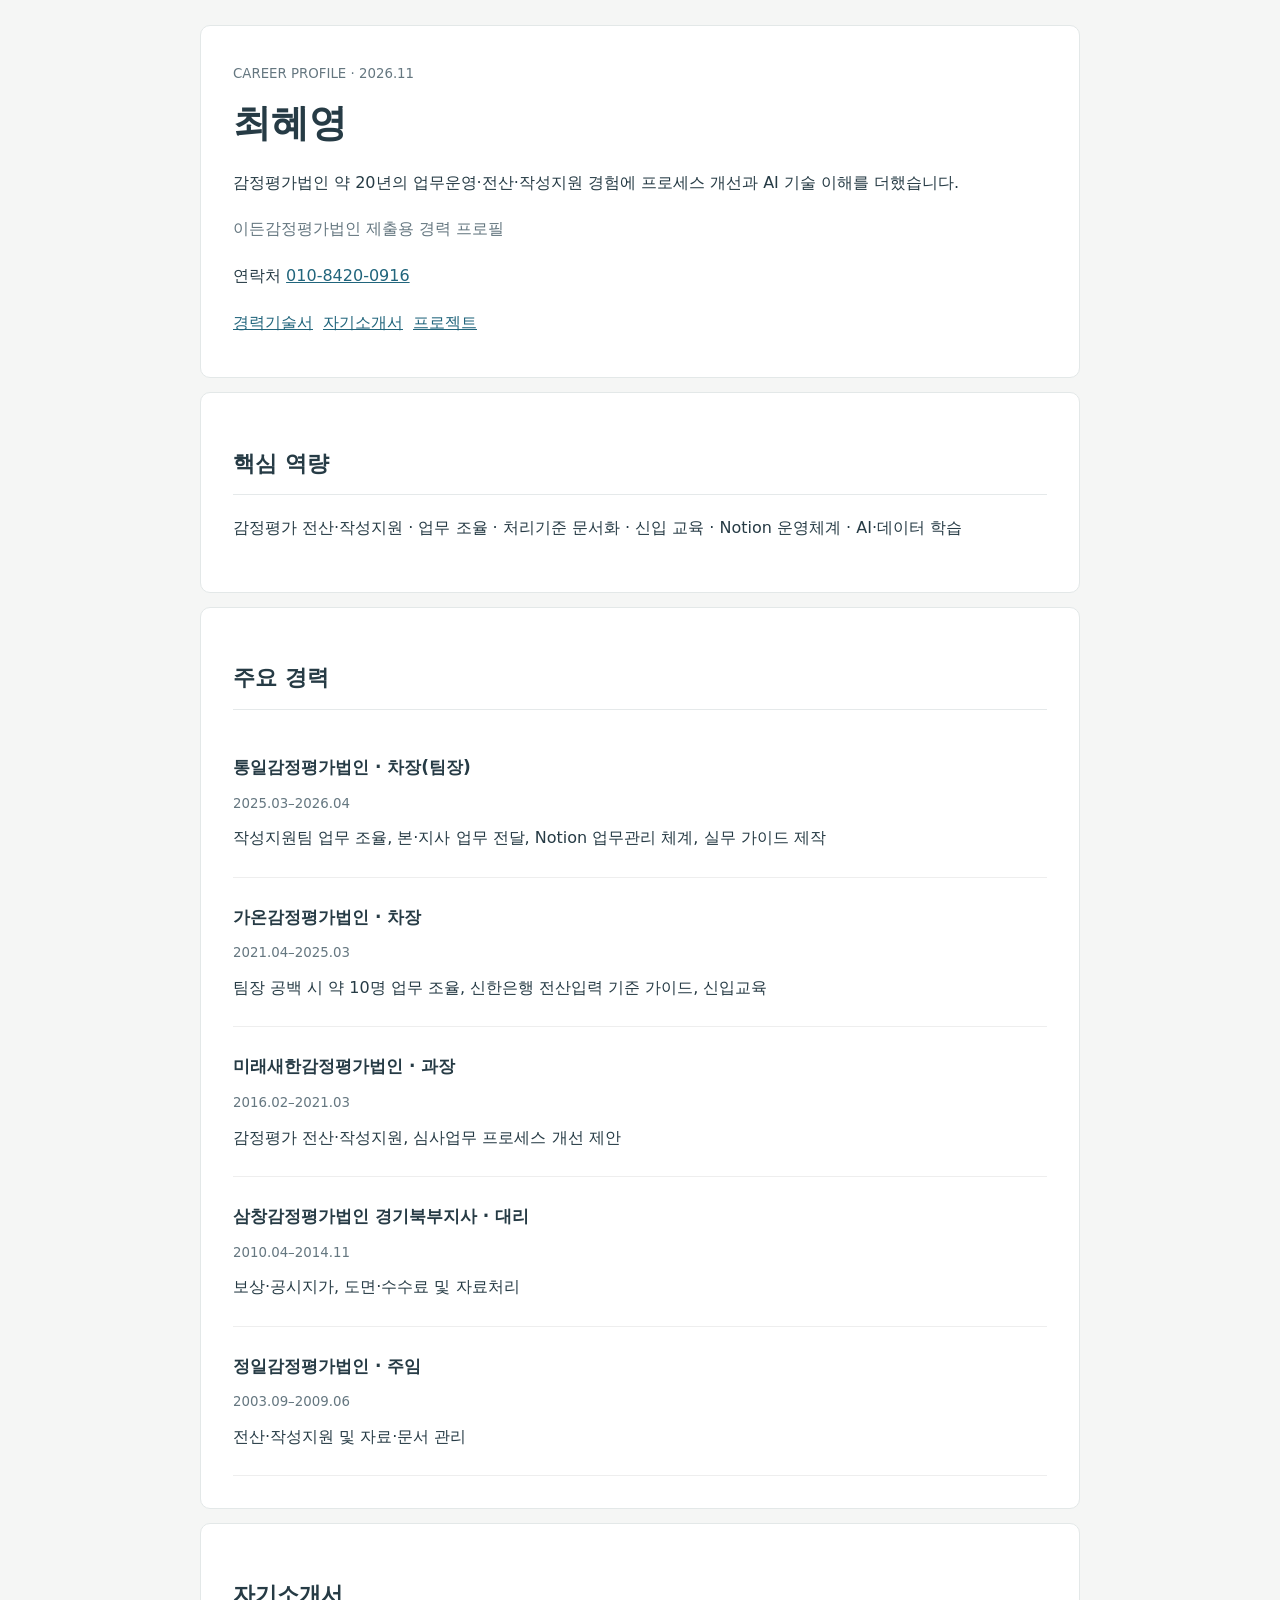
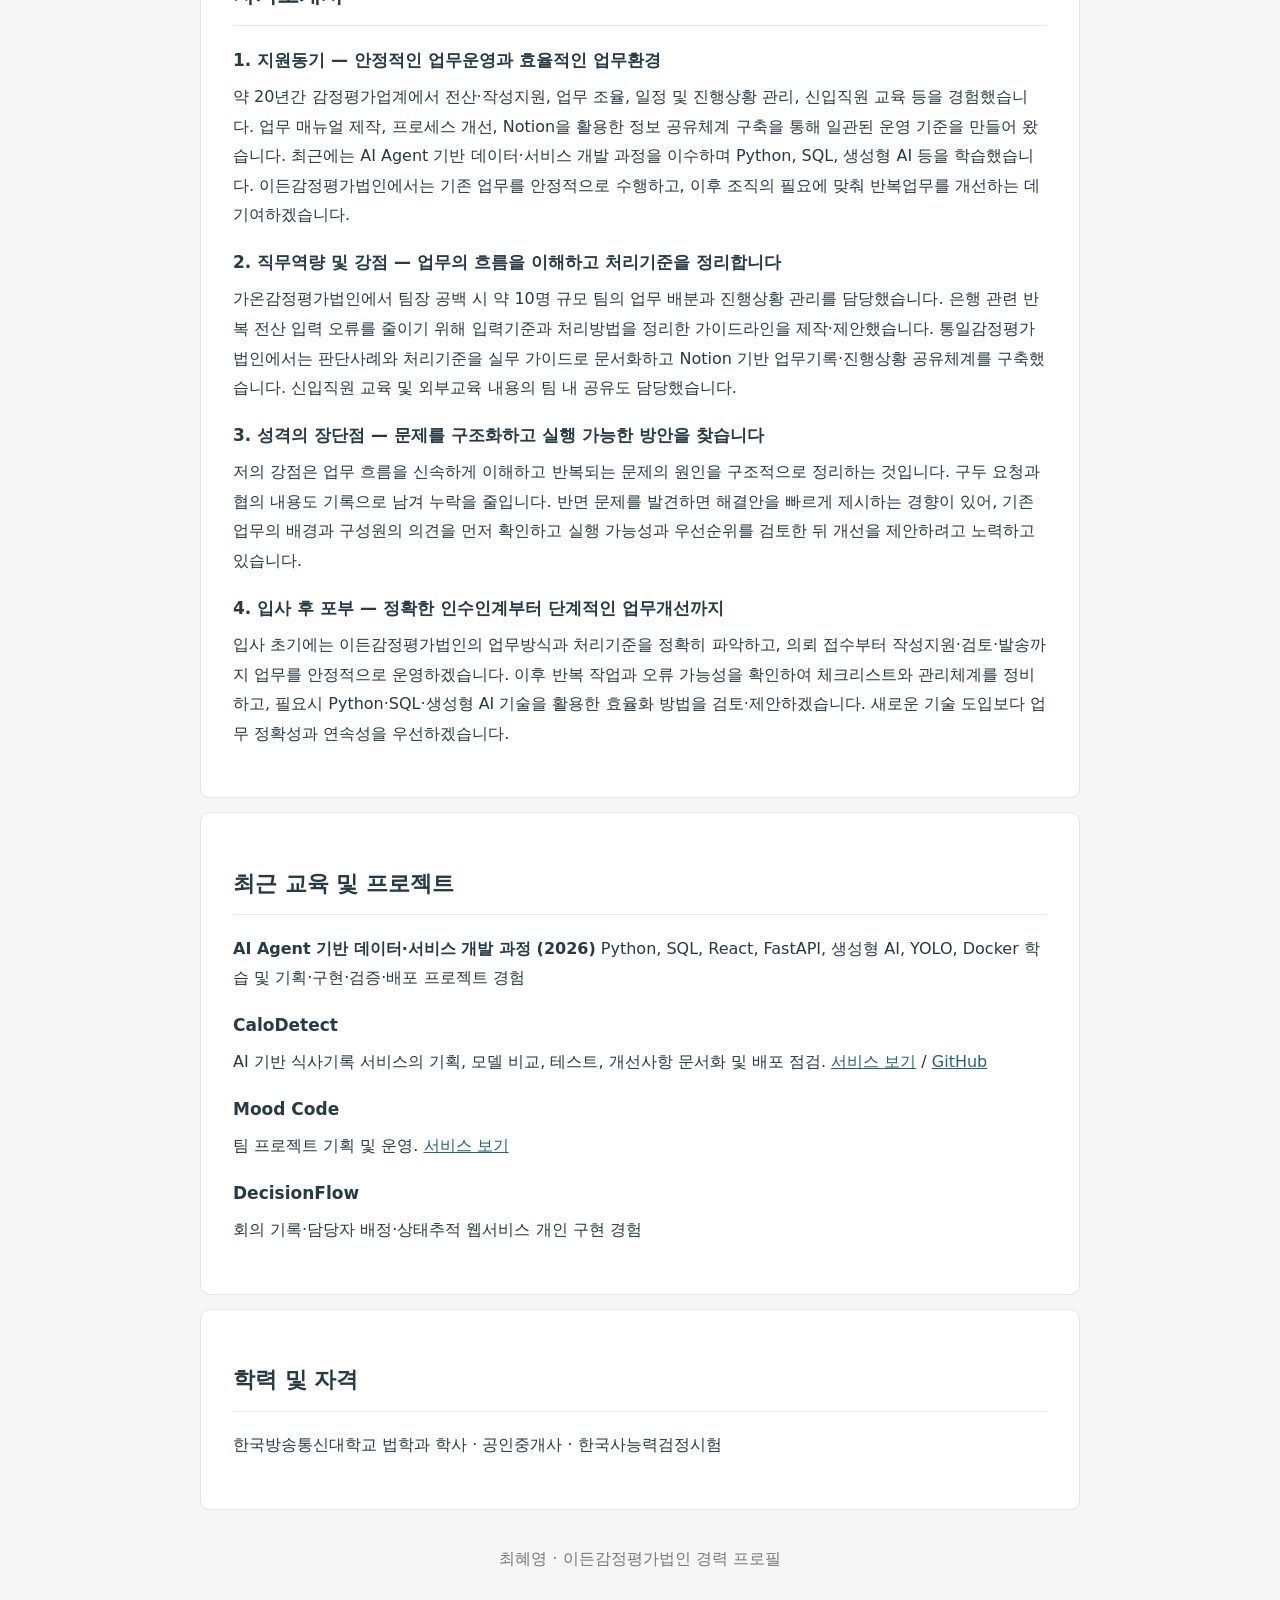
==== career-2026/index.html @ 43c5d4af "Publish appraisal operations career profile for Eden 2026" ====
<!doctype html><html lang="ko"><meta charset="utf-8"><meta name="viewport" content="width=device-width,initial-scale=1"><meta name="robots" content="noindex,nofollow"><title>최혜영 | 이든감정평가법인 경력 프로필</title><style>body{font-family:system-ui,'Malgun Gothic',sans-serif;color:#263b45;background:#f5f6f5;line-height:1.85;margin:0}main{max-width:880px;margin:25px auto;padding:0 15px}header,section{background:#fff;border:1px solid #e3e8e8;border-radius:10px;padding:32px;margin-bottom:14px}h1{font-size:38px;margin:0 0 10px}h2{font-size:22px;border-bottom:1px solid #e5e9ea;padding-bottom:10px}h3{font-size:17px;margin-bottom:4px}p{margin:6px 0 17px}small,.sub{color:#657780}a{color:#21657c}nav a{display:inline-block;margin:0 10px 8px 0}.job{border-bottom:1px solid #eee;padding:7px 0}footer{text-align:center;color:#777;padding:20px}@media(max-width:600px){header,section{padding:22px}h1{font-size:30px}}</style><main><header><small>CAREER PROFILE · 2026.11</small><h1>최혜영</h1><p>감정평가법인 약 20년의 업무운영·전산·작성지원 경험에 프로세스 개선과 AI 기술 이해를 더했습니다.</p><p class="sub">이든감정평가법인 제출용 경력 프로필</p><p>연락처 <a href="tel:01084200916">010-8420-0916</a></p><nav><a href="#career">경력기술서</a><a href="#intro">자기소개서</a><a href="#project">프로젝트</a></nav></header><section><h2>핵심 역량</h2><p>감정평가 전산·작성지원 · 업무 조율 · 처리기준 문서화 · 신입 교육 · Notion 운영체계 · AI·데이터 학습</p></section><section id="career"><h2>주요 경력</h2><div class="job"><h3>통일감정평가법인 · 차장(팀장)</h3><small>2025.03–2026.04</small><p>작성지원팀 업무 조율, 본·지사 업무 전달, Notion 업무관리 체계, 실무 가이드 제작</p></div><div class="job"><h3>가온감정평가법인 · 차장</h3><small>2021.04–2025.03</small><p>팀장 공백 시 약 10명 업무 조율, 신한은행 전산입력 기준 가이드, 신입교육</p></div><div class="job"><h3>미래새한감정평가법인 · 과장</h3><small>2016.02–2021.03</small><p>감정평가 전산·작성지원, 심사업무 프로세스 개선 제안</p></div><div class="job"><h3>삼창감정평가법인 경기북부지사 · 대리</h3><small>2010.04–2014.11</small><p>보상·공시지가, 도면·수수료 및 자료처리</p></div><div class="job"><h3>정일감정평가법인 · 주임</h3><small>2003.09–2009.06</small><p>전산·작성지원 및 자료·문서 관리</p></div></section><section id="intro"><h2>자기소개서</h2><h3>1. 지원동기 — 안정적인 업무운영과 효율적인 업무환경</h3><p>약 20년간 감정평가업계에서 전산·작성지원, 업무 조율, 일정 및 진행상황 관리, 신입직원 교육 등을 경험했습니다. 업무 매뉴얼 제작, 프로세스 개선, Notion을 활용한 정보 공유체계 구축을 통해 일관된 운영 기준을 만들어 왔습니다. 최근에는 AI Agent 기반 데이터·서비스 개발 과정을 이수하며 Python, SQL, 생성형 AI 등을 학습했습니다. 이든감정평가법인에서는 기존 업무를 안정적으로 수행하고, 이후 조직의 필요에 맞춰 반복업무를 개선하는 데 기여하겠습니다.</p><h3>2. 직무역량 및 강점 — 업무의 흐름을 이해하고 처리기준을 정리합니다</h3><p>가온감정평가법인에서 팀장 공백 시 약 10명 규모 팀의 업무 배분과 진행상황 관리를 담당했습니다. 은행 관련 반복 전산 입력 오류를 줄이기 위해 입력기준과 처리방법을 정리한 가이드라인을 제작·제안했습니다. 통일감정평가법인에서는 판단사례와 처리기준을 실무 가이드로 문서화하고 Notion 기반 업무기록·진행상황 공유체계를 구축했습니다. 신입직원 교육 및 외부교육 내용의 팀 내 공유도 담당했습니다.</p><h3>3. 성격의 장단점 — 문제를 구조화하고 실행 가능한 방안을 찾습니다</h3><p>저의 강점은 업무 흐름을 신속하게 이해하고 반복되는 문제의 원인을 구조적으로 정리하는 것입니다. 구두 요청과 협의 내용도 기록으로 남겨 누락을 줄입니다. 반면 문제를 발견하면 해결안을 빠르게 제시하는 경향이 있어, 기존 업무의 배경과 구성원의 의견을 먼저 확인하고 실행 가능성과 우선순위를 검토한 뒤 개선을 제안하려고 노력하고 있습니다.</p><h3>4. 입사 후 포부 — 정확한 인수인계부터 단계적인 업무개선까지</h3><p>입사 초기에는 이든감정평가법인의 업무방식과 처리기준을 정확히 파악하고, 의뢰 접수부터 작성지원·검토·발송까지 업무를 안정적으로 운영하겠습니다. 이후 반복 작업과 오류 가능성을 확인하여 체크리스트와 관리체계를 정비하고, 필요시 Python·SQL·생성형 AI 기술을 활용한 효율화 방법을 검토·제안하겠습니다. 새로운 기술 도입보다 업무 정확성과 연속성을 우선하겠습니다.</p></section><section id="project"><h2>최근 교육 및 프로젝트</h2><p><b>AI Agent 기반 데이터·서비스 개발 과정 (2026)</b> Python, SQL, React, FastAPI, 생성형 AI, YOLO, Docker 학습 및 기획·구현·검증·배포 프로젝트 경험</p><h3>CaloDetect</h3><p>AI 기반 식사기록 서비스의 기획, 모델 비교, 테스트, 개선사항 문서화 및 배포 점검. <a href="https://calo-detect.vercel.app/">서비스 보기</a> / <a href="https://github.com/wndnsud-ui/CaloDetect">GitHub</a></p><h3>Mood Code</h3><p>팀 프로젝트 기획 및 운영. <a href="https://mood-code-latest.onrender.com/">서비스 보기</a></p><h3>DecisionFlow</h3><p>회의 기록·담당자 배정·상태추적 웹서비스 개인 구현 경험</p></section><section><h2>학력 및 자격</h2><p>한국방송통신대학교 법학과 학사 · 공인중개사 · 한국사능력검정시험</p></section><footer>최혜영 · 이든감정평가법인 경력 프로필</footer></main></html>
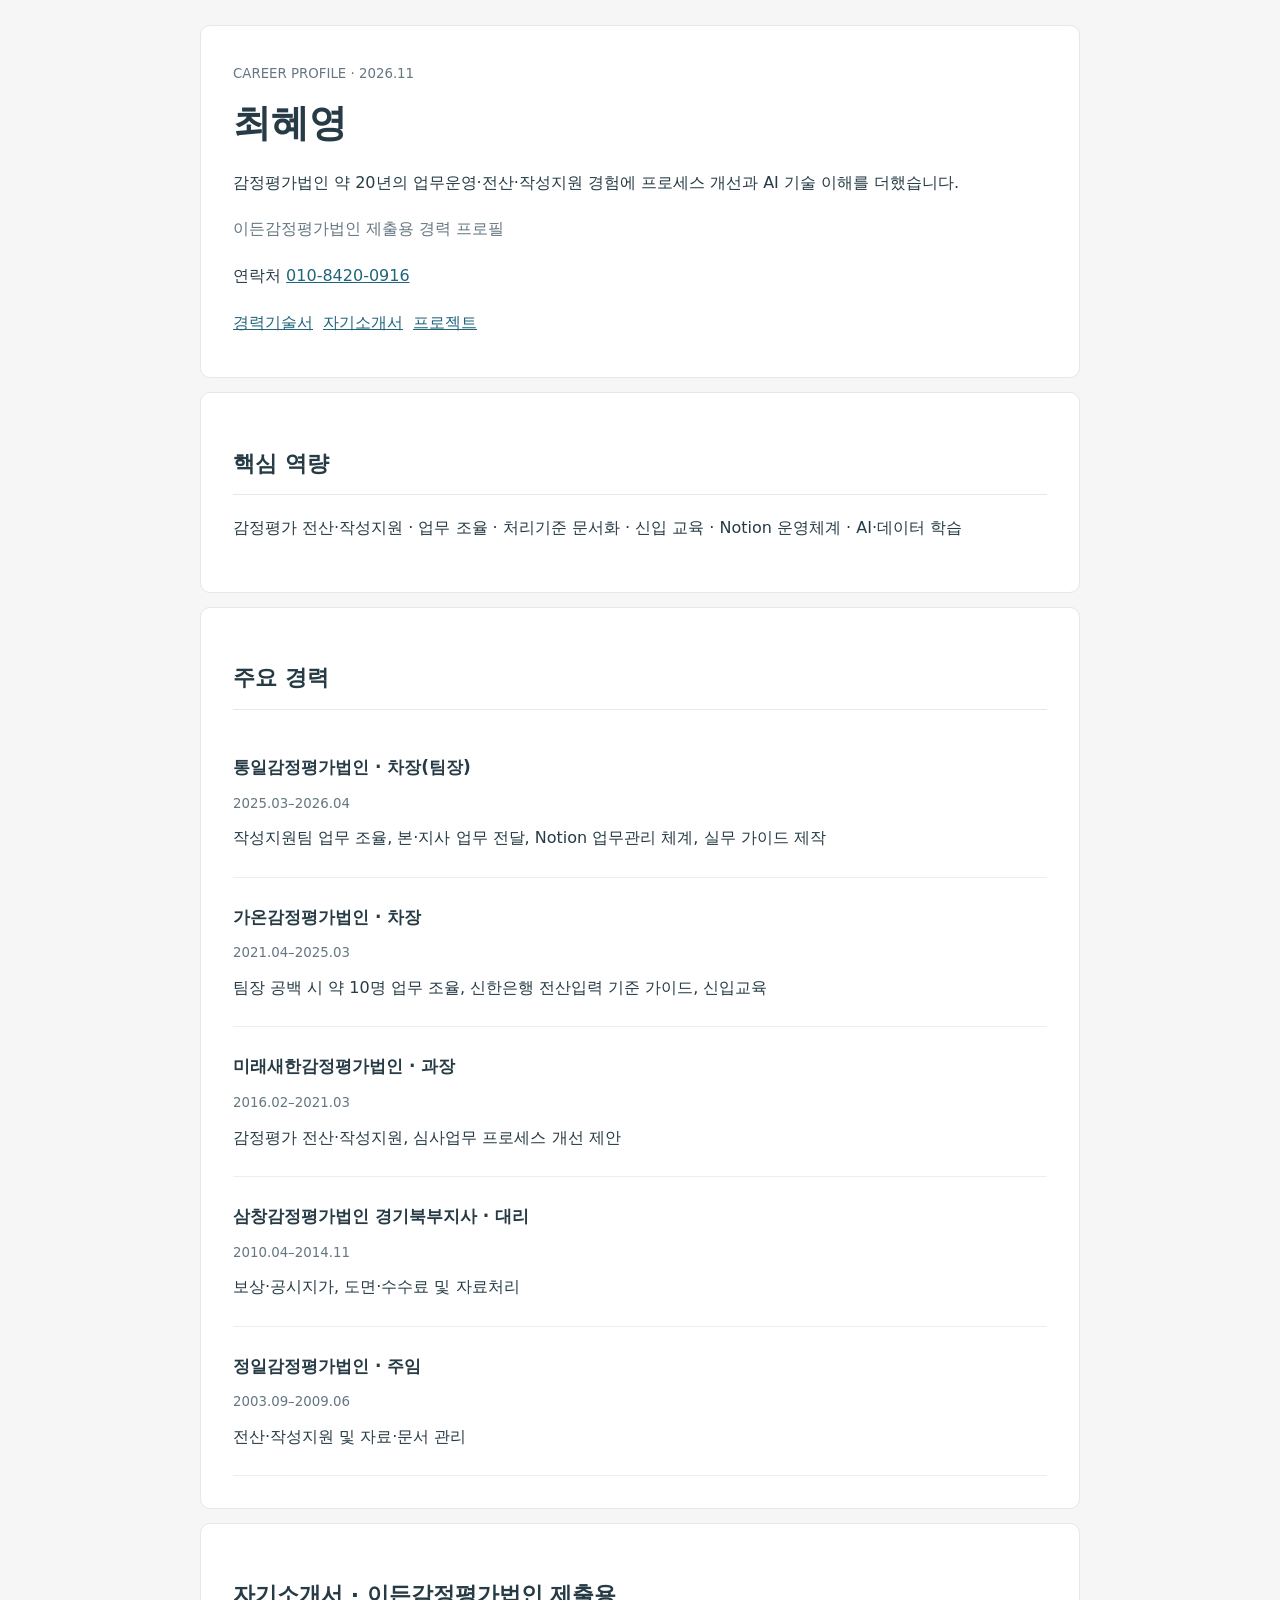
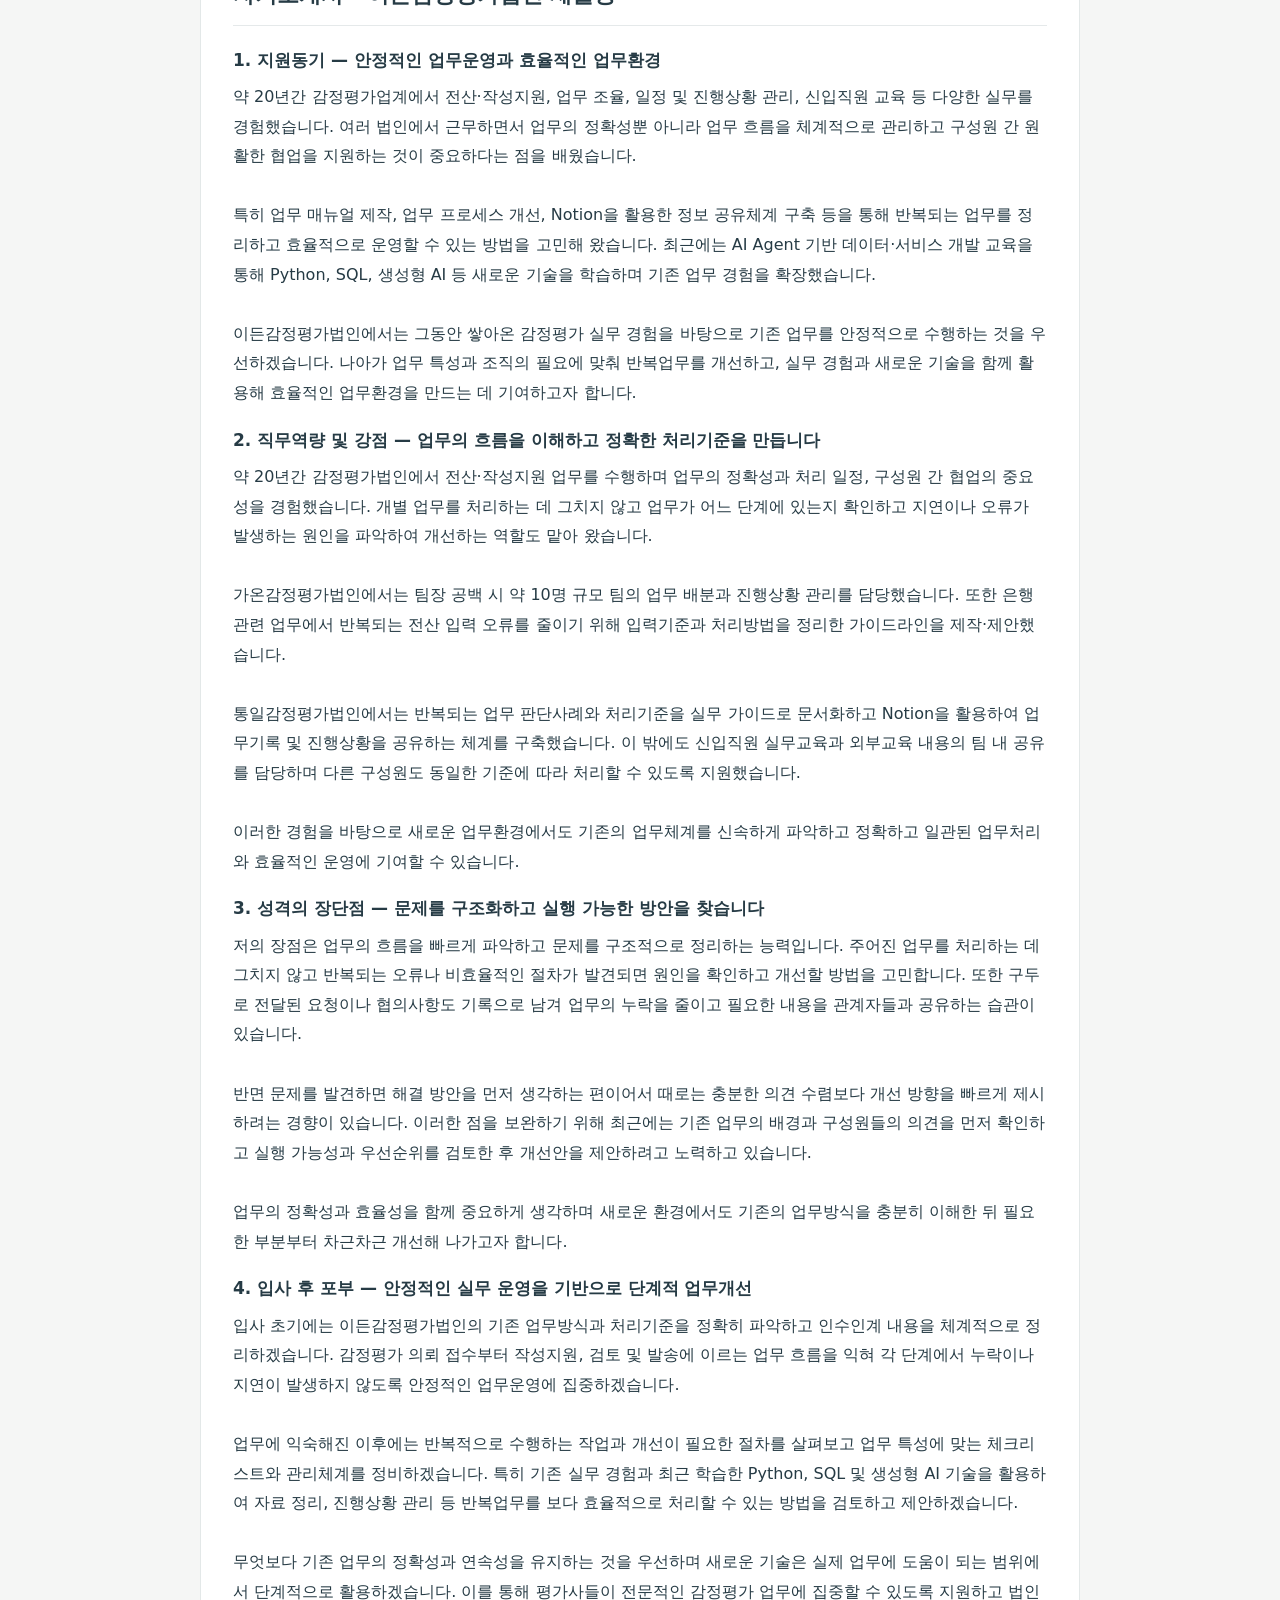
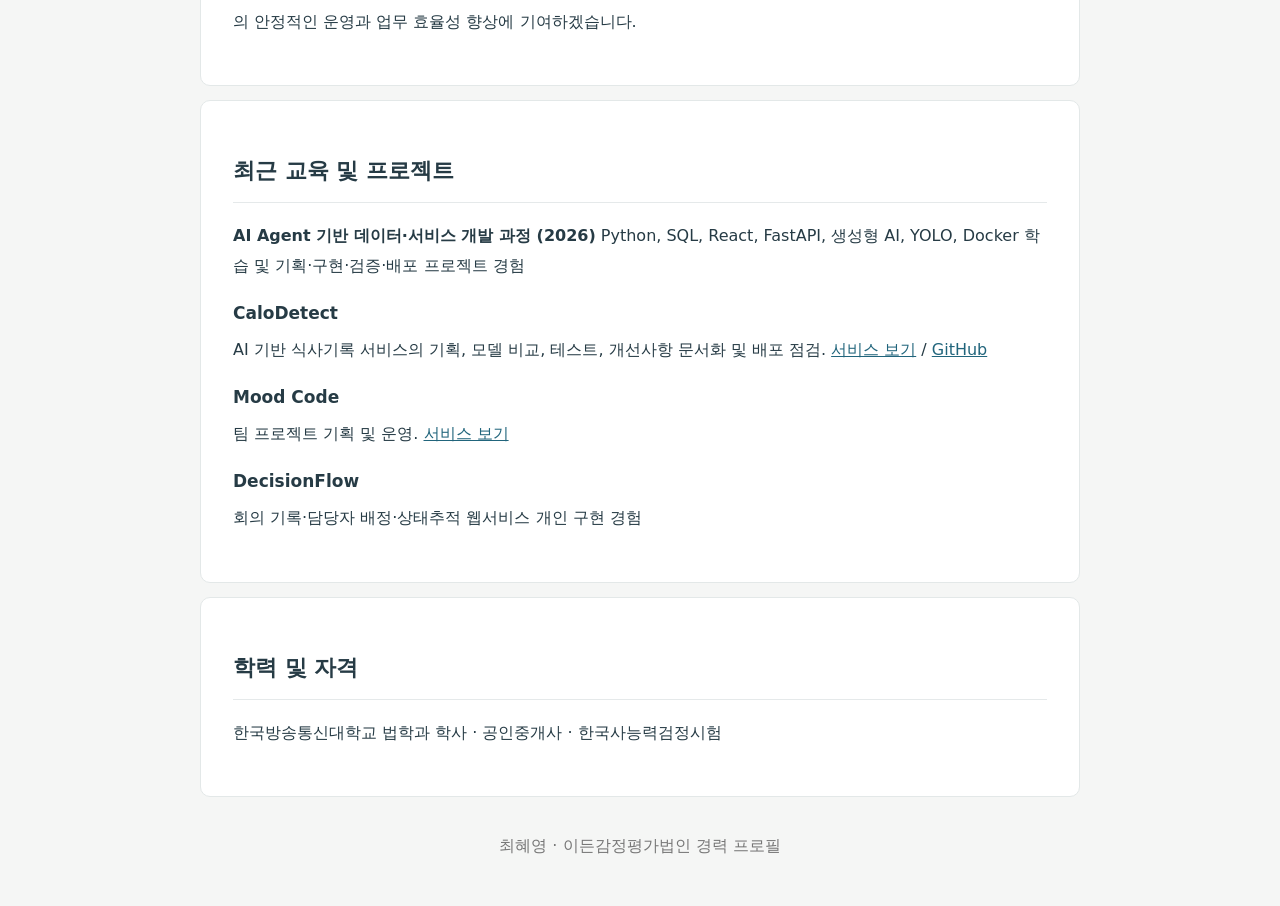
==== commit 0ac0856c: "Expand Eden career profile with complete revised self-introduction" ====
--- a/career-2026/index.html
+++ b/career-2026/index.html
@@ -1 +1 @@
-<!doctype html><html lang="ko"><meta charset="utf-8"><meta name="viewport" content="width=device-width,initial-scale=1"><meta name="robots" content="noindex,nofollow"><title>최혜영 | 이든감정평가법인 경력 프로필</title><style>body{font-family:system-ui,'Malgun Gothic',sans-serif;color:#263b45;background:#f5f6f5;line-height:1.85;margin:0}main{max-width:880px;margin:25px auto;padding:0 15px}header,section{background:#fff;border:1px solid #e3e8e8;border-radius:10px;padding:32px;margin-bottom:14px}h1{font-size:38px;margin:0 0 10px}h2{font-size:22px;border-bottom:1px solid #e5e9ea;padding-bottom:10px}h3{font-size:17px;margin-bottom:4px}p{margin:6px 0 17px}small,.sub{color:#657780}a{color:#21657c}nav a{display:inline-block;margin:0 10px 8px 0}.job{border-bottom:1px solid #eee;padding:7px 0}footer{text-align:center;color:#777;padding:20px}@media(max-width:600px){header,section{padding:22px}h1{font-size:30px}}</style><main><header><small>CAREER PROFILE · 2026.11</small><h1>최혜영</h1><p>감정평가법인 약 20년의 업무운영·전산·작성지원 경험에 프로세스 개선과 AI 기술 이해를 더했습니다.</p><p class="sub">이든감정평가법인 제출용 경력 프로필</p><p>연락처 <a href="tel:01084200916">010-8420-0916</a></p><nav><a href="#career">경력기술서</a><a href="#intro">자기소개서</a><a href="#project">프로젝트</a></nav></header><section><h2>핵심 역량</h2><p>감정평가 전산·작성지원 · 업무 조율 · 처리기준 문서화 · 신입 교육 · Notion 운영체계 · AI·데이터 학습</p></section><section id="career"><h2>주요 경력</h2><div class="job"><h3>통일감정평가법인 · 차장(팀장)</h3><small>2025.03–2026.04</small><p>작성지원팀 업무 조율, 본·지사 업무 전달, Notion 업무관리 체계, 실무 가이드 제작</p></div><div class="job"><h3>가온감정평가법인 · 차장</h3><small>2021.04–2025.03</small><p>팀장 공백 시 약 10명 업무 조율, 신한은행 전산입력 기준 가이드, 신입교육</p></div><div class="job"><h3>미래새한감정평가법인 · 과장</h3><small>2016.02–2021.03</small><p>감정평가 전산·작성지원, 심사업무 프로세스 개선 제안</p></div><div class="job"><h3>삼창감정평가법인 경기북부지사 · 대리</h3><small>2010.04–2014.11</small><p>보상·공시지가, 도면·수수료 및 자료처리</p></div><div class="job"><h3>정일감정평가법인 · 주임</h3><small>2003.09–2009.06</small><p>전산·작성지원 및 자료·문서 관리</p></div></section><section id="intro"><h2>자기소개서</h2><h3>1. 지원동기 — 안정적인 업무운영과 효율적인 업무환경</h3><p>약 20년간 감정평가업계에서 전산·작성지원, 업무 조율, 일정 및 진행상황 관리, 신입직원 교육 등을 경험했습니다. 업무 매뉴얼 제작, 프로세스 개선, Notion을 활용한 정보 공유체계 구축을 통해 일관된 운영 기준을 만들어 왔습니다. 최근에는 AI Agent 기반 데이터·서비스 개발 과정을 이수하며 Python, SQL, 생성형 AI 등을 학습했습니다. 이든감정평가법인에서는 기존 업무를 안정적으로 수행하고, 이후 조직의 필요에 맞춰 반복업무를 개선하는 데 기여하겠습니다.</p><h3>2. 직무역량 및 강점 — 업무의 흐름을 이해하고 처리기준을 정리합니다</h3><p>가온감정평가법인에서 팀장 공백 시 약 10명 규모 팀의 업무 배분과 진행상황 관리를 담당했습니다. 은행 관련 반복 전산 입력 오류를 줄이기 위해 입력기준과 처리방법을 정리한 가이드라인을 제작·제안했습니다. 통일감정평가법인에서는 판단사례와 처리기준을 실무 가이드로 문서화하고 Notion 기반 업무기록·진행상황 공유체계를 구축했습니다. 신입직원 교육 및 외부교육 내용의 팀 내 공유도 담당했습니다.</p><h3>3. 성격의 장단점 — 문제를 구조화하고 실행 가능한 방안을 찾습니다</h3><p>저의 강점은 업무 흐름을 신속하게 이해하고 반복되는 문제의 원인을 구조적으로 정리하는 것입니다. 구두 요청과 협의 내용도 기록으로 남겨 누락을 줄입니다. 반면 문제를 발견하면 해결안을 빠르게 제시하는 경향이 있어, 기존 업무의 배경과 구성원의 의견을 먼저 확인하고 실행 가능성과 우선순위를 검토한 뒤 개선을 제안하려고 노력하고 있습니다.</p><h3>4. 입사 후 포부 — 정확한 인수인계부터 단계적인 업무개선까지</h3><p>입사 초기에는 이든감정평가법인의 업무방식과 처리기준을 정확히 파악하고, 의뢰 접수부터 작성지원·검토·발송까지 업무를 안정적으로 운영하겠습니다. 이후 반복 작업과 오류 가능성을 확인하여 체크리스트와 관리체계를 정비하고, 필요시 Python·SQL·생성형 AI 기술을 활용한 효율화 방법을 검토·제안하겠습니다. 새로운 기술 도입보다 업무 정확성과 연속성을 우선하겠습니다.</p></section><section id="project"><h2>최근 교육 및 프로젝트</h2><p><b>AI Agent 기반 데이터·서비스 개발 과정 (2026)</b> Python, SQL, React, FastAPI, 생성형 AI, YOLO, Docker 학습 및 기획·구현·검증·배포 프로젝트 경험</p><h3>CaloDetect</h3><p>AI 기반 식사기록 서비스의 기획, 모델 비교, 테스트, 개선사항 문서화 및 배포 점검. <a href="https://calo-detect.vercel.app/">서비스 보기</a> / <a href="https://github.com/wndnsud-ui/CaloDetect">GitHub</a></p><h3>Mood Code</h3><p>팀 프로젝트 기획 및 운영. <a href="https://mood-code-latest.onrender.com/">서비스 보기</a></p><h3>DecisionFlow</h3><p>회의 기록·담당자 배정·상태추적 웹서비스 개인 구현 경험</p></section><section><h2>학력 및 자격</h2><p>한국방송통신대학교 법학과 학사 · 공인중개사 · 한국사능력검정시험</p></section><footer>최혜영 · 이든감정평가법인 경력 프로필</footer></main></html>+<!doctype html><html lang="ko"><meta charset="utf-8"><meta name="viewport" content="width=device-width,initial-scale=1"><meta name="robots" content="noindex,nofollow"><title>최혜영 | 이든감정평가법인 경력 프로필</title><style>body{font-family:system-ui,'Malgun Gothic',sans-serif;color:#263b45;background:#f5f6f5;line-height:1.85;margin:0}main{max-width:880px;margin:25px auto;padding:0 15px}header,section{background:#fff;border:1px solid #e3e8e8;border-radius:10px;padding:32px;margin-bottom:14px}h1{font-size:38px;margin:0 0 10px}h2{font-size:22px;border-bottom:1px solid #e5e9ea;padding-bottom:10px}h3{font-size:17px;margin-bottom:4px}p{margin:6px 0 17px}small,.sub{color:#657780}a{color:#21657c}nav a{display:inline-block;margin:0 10px 8px 0}.job{border-bottom:1px solid #eee;padding:7px 0}footer{text-align:center;color:#777;padding:20px}@media(max-width:600px){header,section{padding:22px}h1{font-size:30px}}</style><main><header><small>CAREER PROFILE · 2026.11</small><h1>최혜영</h1><p>감정평가법인 약 20년의 업무운영·전산·작성지원 경험에 프로세스 개선과 AI 기술 이해를 더했습니다.</p><p class="sub">이든감정평가법인 제출용 경력 프로필</p><p>연락처 <a href="tel:01084200916">010-8420-0916</a></p><nav><a href="#career">경력기술서</a><a href="#intro">자기소개서</a><a href="#project">프로젝트</a></nav></header><section><h2>핵심 역량</h2><p>감정평가 전산·작성지원 · 업무 조율 · 처리기준 문서화 · 신입 교육 · Notion 운영체계 · AI·데이터 학습</p></section><section id="career"><h2>주요 경력</h2><div class="job"><h3>통일감정평가법인 · 차장(팀장)</h3><small>2025.03–2026.04</small><p>작성지원팀 업무 조율, 본·지사 업무 전달, Notion 업무관리 체계, 실무 가이드 제작</p></div><div class="job"><h3>가온감정평가법인 · 차장</h3><small>2021.04–2025.03</small><p>팀장 공백 시 약 10명 업무 조율, 신한은행 전산입력 기준 가이드, 신입교육</p></div><div class="job"><h3>미래새한감정평가법인 · 과장</h3><small>2016.02–2021.03</small><p>감정평가 전산·작성지원, 심사업무 프로세스 개선 제안</p></div><div class="job"><h3>삼창감정평가법인 경기북부지사 · 대리</h3><small>2010.04–2014.11</small><p>보상·공시지가, 도면·수수료 및 자료처리</p></div><div class="job"><h3>정일감정평가법인 · 주임</h3><small>2003.09–2009.06</small><p>전산·작성지원 및 자료·문서 관리</p></div></section><section id="intro"><h2>자기소개서 · 이든감정평가법인 제출용</h2><h3>1. 지원동기 — 안정적인 업무운영과 효율적인 업무환경</h3><p>약 20년간 감정평가업계에서 전산·작성지원, 업무 조율, 일정 및 진행상황 관리, 신입직원 교육 등 다양한 실무를 경험했습니다. 여러 법인에서 근무하면서 업무의 정확성뿐 아니라 업무 흐름을 체계적으로 관리하고 구성원 간 원활한 협업을 지원하는 것이 중요하다는 점을 배웠습니다.<br><br>특히 업무 매뉴얼 제작, 업무 프로세스 개선, Notion을 활용한 정보 공유체계 구축 등을 통해 반복되는 업무를 정리하고 효율적으로 운영할 수 있는 방법을 고민해 왔습니다. 최근에는 AI Agent 기반 데이터·서비스 개발 교육을 통해 Python, SQL, 생성형 AI 등 새로운 기술을 학습하며 기존 업무 경험을 확장했습니다.<br><br>이든감정평가법인에서는 그동안 쌓아온 감정평가 실무 경험을 바탕으로 기존 업무를 안정적으로 수행하는 것을 우선하겠습니다. 나아가 업무 특성과 조직의 필요에 맞춰 반복업무를 개선하고, 실무 경험과 새로운 기술을 함께 활용해 효율적인 업무환경을 만드는 데 기여하고자 합니다.</p><h3>2. 직무역량 및 강점 — 업무의 흐름을 이해하고 정확한 처리기준을 만듭니다</h3><p>약 20년간 감정평가법인에서 전산·작성지원 업무를 수행하며 업무의 정확성과 처리 일정, 구성원 간 협업의 중요성을 경험했습니다. 개별 업무를 처리하는 데 그치지 않고 업무가 어느 단계에 있는지 확인하고 지연이나 오류가 발생하는 원인을 파악하여 개선하는 역할도 맡아 왔습니다.<br><br>가온감정평가법인에서는 팀장 공백 시 약 10명 규모 팀의 업무 배분과 진행상황 관리를 담당했습니다. 또한 은행 관련 업무에서 반복되는 전산 입력 오류를 줄이기 위해 입력기준과 처리방법을 정리한 가이드라인을 제작·제안했습니다.<br><br>통일감정평가법인에서는 반복되는 업무 판단사례와 처리기준을 실무 가이드로 문서화하고 Notion을 활용하여 업무기록 및 진행상황을 공유하는 체계를 구축했습니다. 이 밖에도 신입직원 실무교육과 외부교육 내용의 팀 내 공유를 담당하며 다른 구성원도 동일한 기준에 따라 처리할 수 있도록 지원했습니다.<br><br>이러한 경험을 바탕으로 새로운 업무환경에서도 기존의 업무체계를 신속하게 파악하고 정확하고 일관된 업무처리와 효율적인 운영에 기여할 수 있습니다.</p><h3>3. 성격의 장단점 — 문제를 구조화하고 실행 가능한 방안을 찾습니다</h3><p>저의 장점은 업무의 흐름을 빠르게 파악하고 문제를 구조적으로 정리하는 능력입니다. 주어진 업무를 처리하는 데 그치지 않고 반복되는 오류나 비효율적인 절차가 발견되면 원인을 확인하고 개선할 방법을 고민합니다. 또한 구두로 전달된 요청이나 협의사항도 기록으로 남겨 업무의 누락을 줄이고 필요한 내용을 관계자들과 공유하는 습관이 있습니다.<br><br>반면 문제를 발견하면 해결 방안을 먼저 생각하는 편이어서 때로는 충분한 의견 수렴보다 개선 방향을 빠르게 제시하려는 경향이 있습니다. 이러한 점을 보완하기 위해 최근에는 기존 업무의 배경과 구성원들의 의견을 먼저 확인하고 실행 가능성과 우선순위를 검토한 후 개선안을 제안하려고 노력하고 있습니다.<br><br>업무의 정확성과 효율성을 함께 중요하게 생각하며 새로운 환경에서도 기존의 업무방식을 충분히 이해한 뒤 필요한 부분부터 차근차근 개선해 나가고자 합니다.</p><h3>4. 입사 후 포부 — 안정적인 실무 운영을 기반으로 단계적 업무개선</h3><p>입사 초기에는 이든감정평가법인의 기존 업무방식과 처리기준을 정확히 파악하고 인수인계 내용을 체계적으로 정리하겠습니다. 감정평가 의뢰 접수부터 작성지원, 검토 및 발송에 이르는 업무 흐름을 익혀 각 단계에서 누락이나 지연이 발생하지 않도록 안정적인 업무운영에 집중하겠습니다.<br><br>업무에 익숙해진 이후에는 반복적으로 수행하는 작업과 개선이 필요한 절차를 살펴보고 업무 특성에 맞는 체크리스트와 관리체계를 정비하겠습니다. 특히 기존 실무 경험과 최근 학습한 Python, SQL 및 생성형 AI 기술을 활용하여 자료 정리, 진행상황 관리 등 반복업무를 보다 효율적으로 처리할 수 있는 방법을 검토하고 제안하겠습니다.<br><br>무엇보다 기존 업무의 정확성과 연속성을 유지하는 것을 우선하며 새로운 기술은 실제 업무에 도움이 되는 범위에서 단계적으로 활용하겠습니다. 이를 통해 평가사들이 전문적인 감정평가 업무에 집중할 수 있도록 지원하고 법인의 안정적인 운영과 업무 효율성 향상에 기여하겠습니다.</p></section><section id="project"><h2>최근 교육 및 프로젝트</h2><p><b>AI Agent 기반 데이터·서비스 개발 과정 (2026)</b> Python, SQL, React, FastAPI, 생성형 AI, YOLO, Docker 학습 및 기획·구현·검증·배포 프로젝트 경험</p><h3>CaloDetect</h3><p>AI 기반 식사기록 서비스의 기획, 모델 비교, 테스트, 개선사항 문서화 및 배포 점검. <a href="https://calo-detect.vercel.app/">서비스 보기</a> / <a href="https://github.com/wndnsud-ui/CaloDetect">GitHub</a></p><h3>Mood Code</h3><p>팀 프로젝트 기획 및 운영. <a href="https://mood-code-latest.onrender.com/">서비스 보기</a></p><h3>DecisionFlow</h3><p>회의 기록·담당자 배정·상태추적 웹서비스 개인 구현 경험</p></section><section><h2>학력 및 자격</h2><p>한국방송통신대학교 법학과 학사 · 공인중개사 · 한국사능력검정시험</p></section><footer>최혜영 · 이든감정평가법인 경력 프로필</footer></main></html>
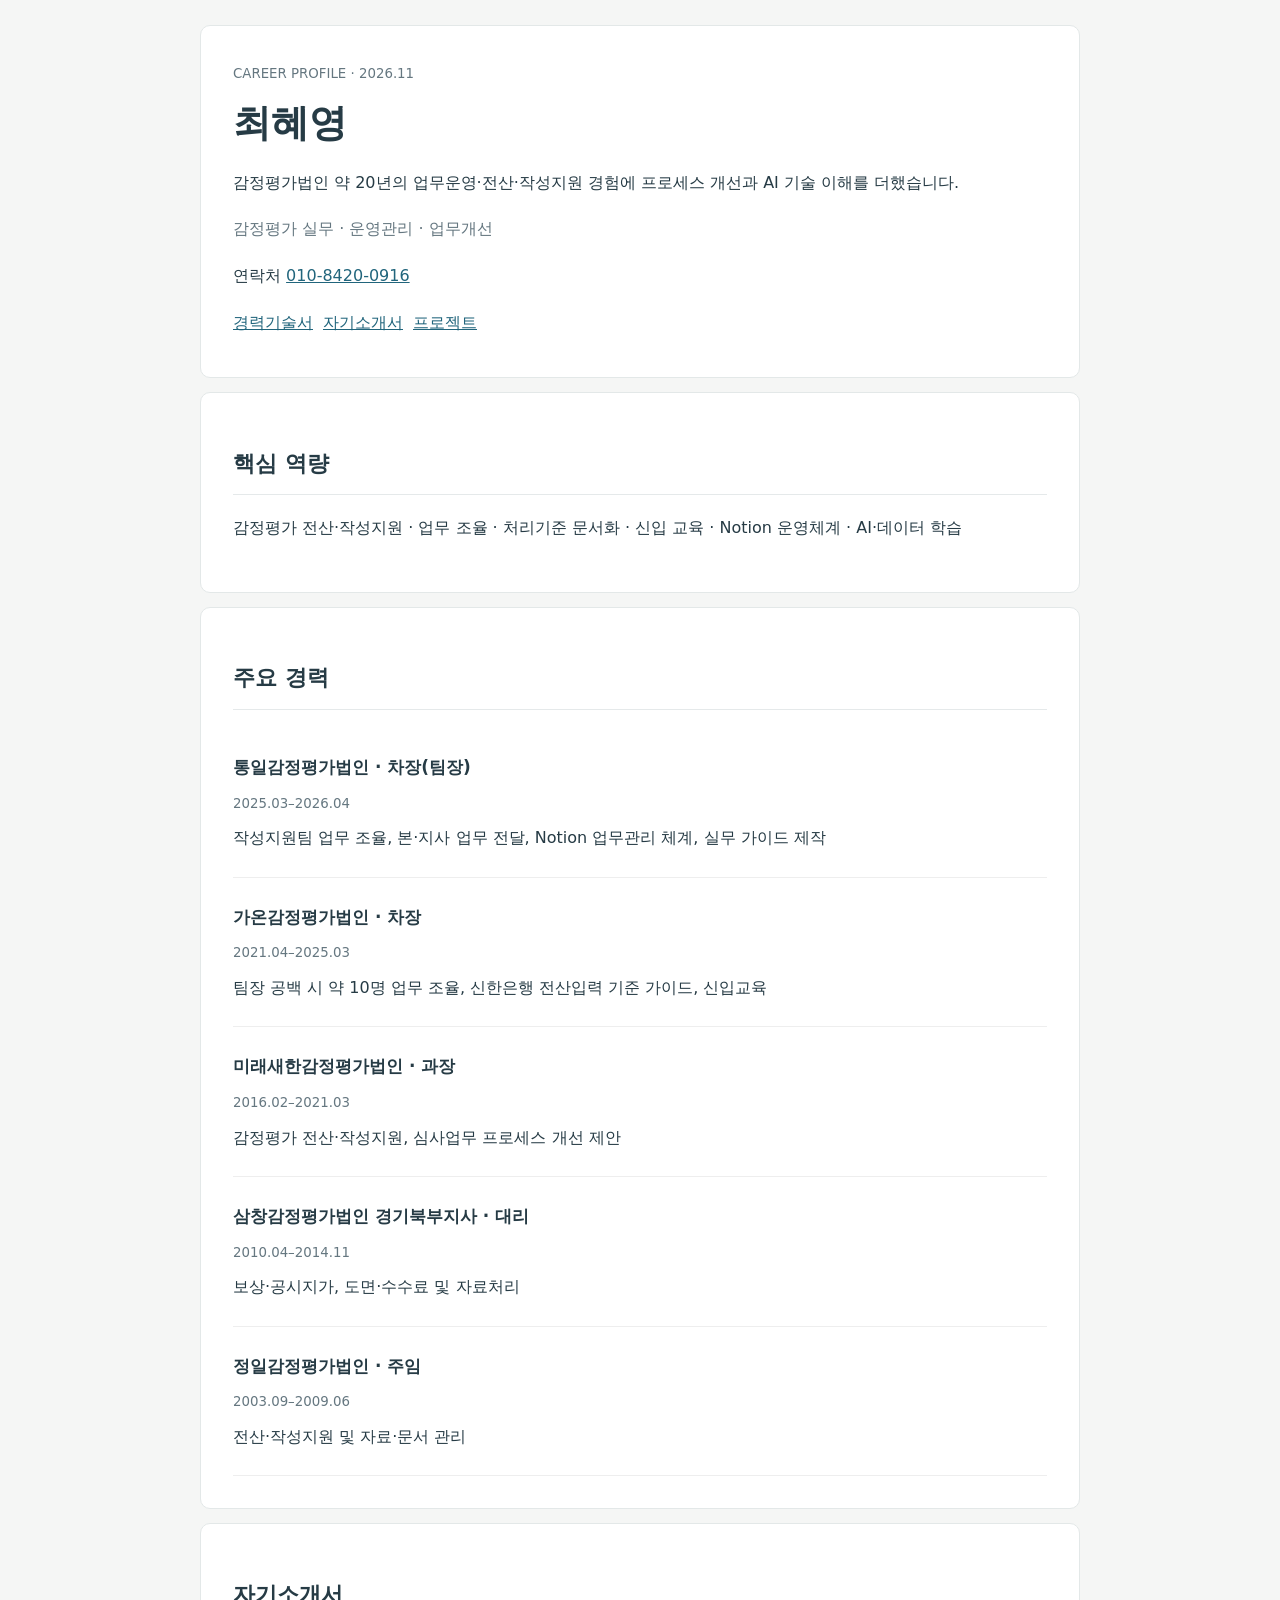
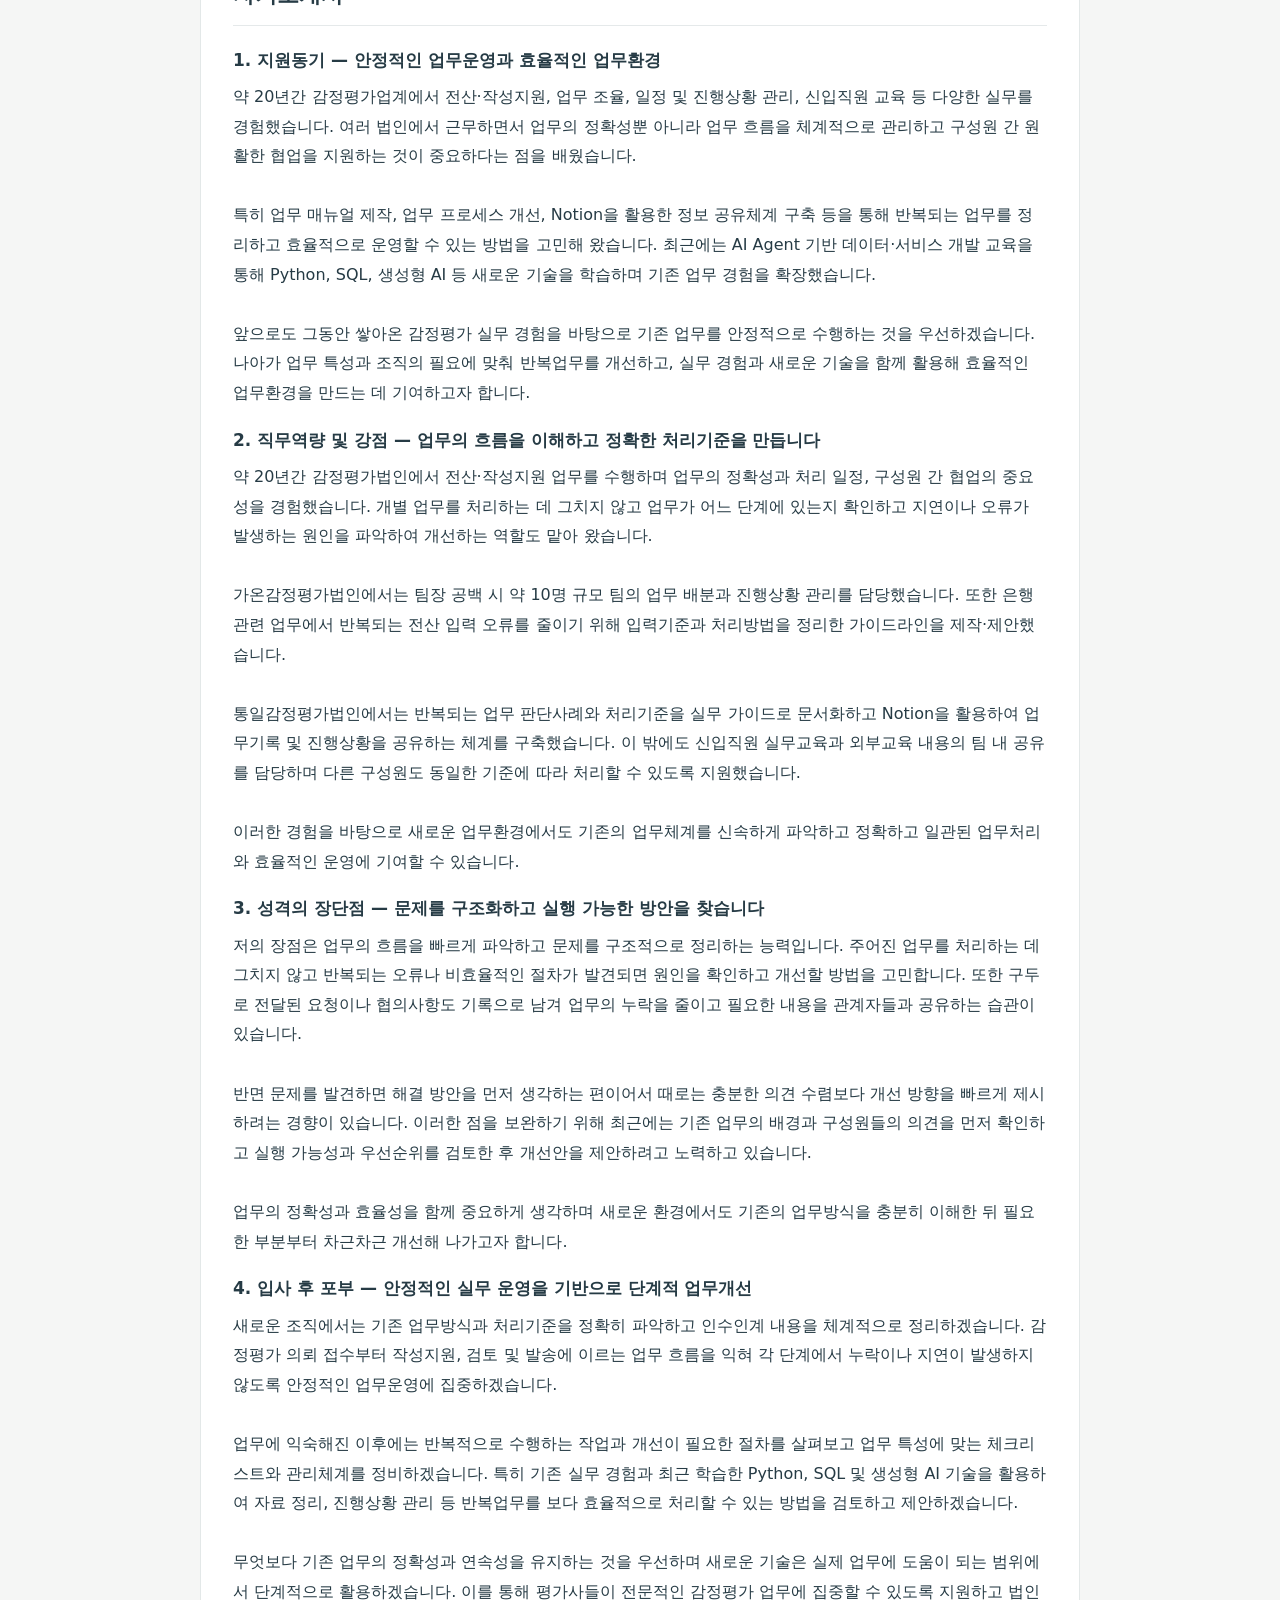
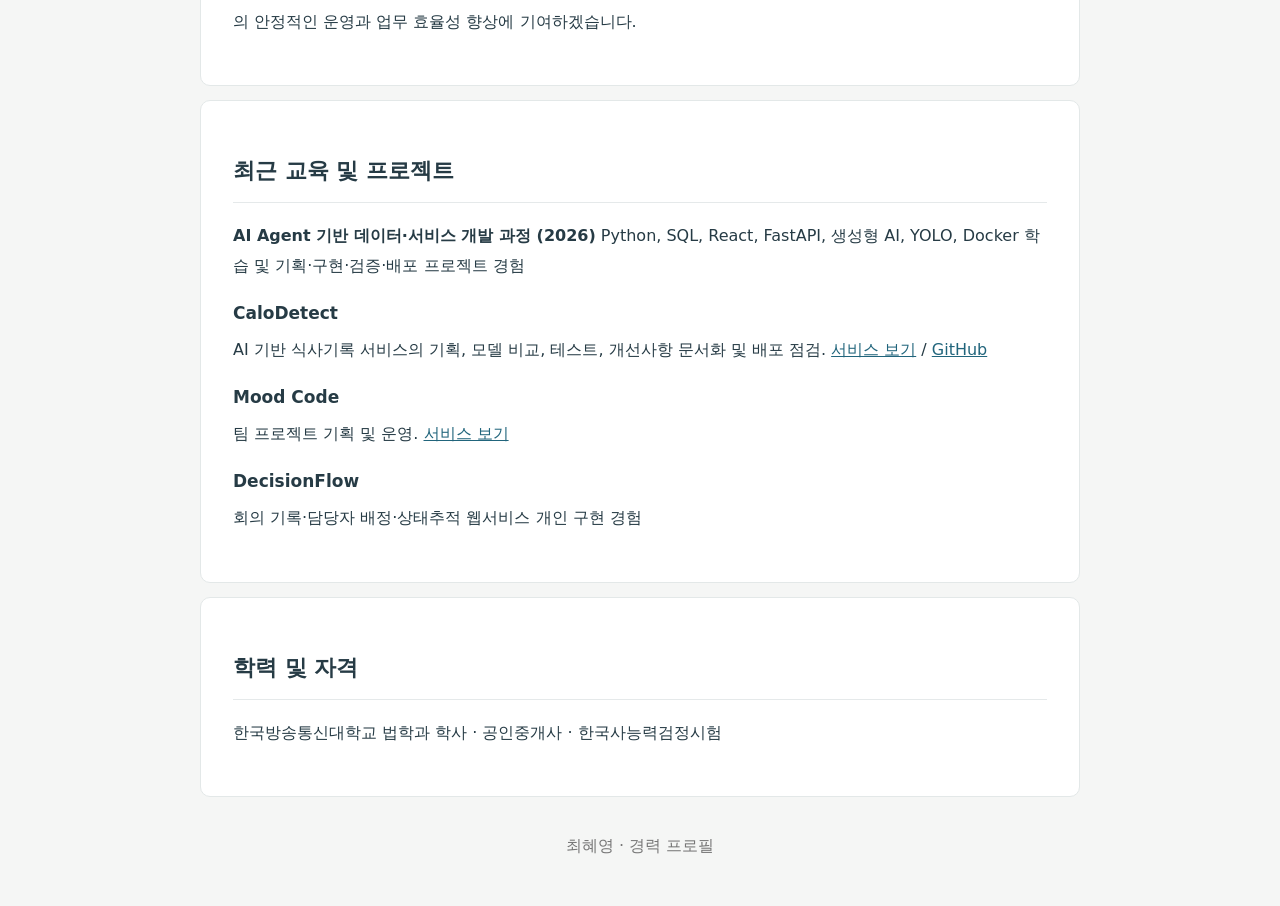
==== commit ba4419fd: "Remove employer-specific submission wording from public career profile" ====
--- a/career-2026/index.html
+++ b/career-2026/index.html
@@ -1 +1 @@
-<!doctype html><html lang="ko"><meta charset="utf-8"><meta name="viewport" content="width=device-width,initial-scale=1"><meta name="robots" content="noindex,nofollow"><title>최혜영 | 이든감정평가법인 경력 프로필</title><style>body{font-family:system-ui,'Malgun Gothic',sans-serif;color:#263b45;background:#f5f6f5;line-height:1.85;margin:0}main{max-width:880px;margin:25px auto;padding:0 15px}header,section{background:#fff;border:1px solid #e3e8e8;border-radius:10px;padding:32px;margin-bottom:14px}h1{font-size:38px;margin:0 0 10px}h2{font-size:22px;border-bottom:1px solid #e5e9ea;padding-bottom:10px}h3{font-size:17px;margin-bottom:4px}p{margin:6px 0 17px}small,.sub{color:#657780}a{color:#21657c}nav a{display:inline-block;margin:0 10px 8px 0}.job{border-bottom:1px solid #eee;padding:7px 0}footer{text-align:center;color:#777;padding:20px}@media(max-width:600px){header,section{padding:22px}h1{font-size:30px}}</style><main><header><small>CAREER PROFILE · 2026.11</small><h1>최혜영</h1><p>감정평가법인 약 20년의 업무운영·전산·작성지원 경험에 프로세스 개선과 AI 기술 이해를 더했습니다.</p><p class="sub">이든감정평가법인 제출용 경력 프로필</p><p>연락처 <a href="tel:01084200916">010-8420-0916</a></p><nav><a href="#career">경력기술서</a><a href="#intro">자기소개서</a><a href="#project">프로젝트</a></nav></header><section><h2>핵심 역량</h2><p>감정평가 전산·작성지원 · 업무 조율 · 처리기준 문서화 · 신입 교육 · Notion 운영체계 · AI·데이터 학습</p></section><section id="career"><h2>주요 경력</h2><div class="job"><h3>통일감정평가법인 · 차장(팀장)</h3><small>2025.03–2026.04</small><p>작성지원팀 업무 조율, 본·지사 업무 전달, Notion 업무관리 체계, 실무 가이드 제작</p></div><div class="job"><h3>가온감정평가법인 · 차장</h3><small>2021.04–2025.03</small><p>팀장 공백 시 약 10명 업무 조율, 신한은행 전산입력 기준 가이드, 신입교육</p></div><div class="job"><h3>미래새한감정평가법인 · 과장</h3><small>2016.02–2021.03</small><p>감정평가 전산·작성지원, 심사업무 프로세스 개선 제안</p></div><div class="job"><h3>삼창감정평가법인 경기북부지사 · 대리</h3><small>2010.04–2014.11</small><p>보상·공시지가, 도면·수수료 및 자료처리</p></div><div class="job"><h3>정일감정평가법인 · 주임</h3><small>2003.09–2009.06</small><p>전산·작성지원 및 자료·문서 관리</p></div></section><section id="intro"><h2>자기소개서 · 이든감정평가법인 제출용</h2><h3>1. 지원동기 — 안정적인 업무운영과 효율적인 업무환경</h3><p>약 20년간 감정평가업계에서 전산·작성지원, 업무 조율, 일정 및 진행상황 관리, 신입직원 교육 등 다양한 실무를 경험했습니다. 여러 법인에서 근무하면서 업무의 정확성뿐 아니라 업무 흐름을 체계적으로 관리하고 구성원 간 원활한 협업을 지원하는 것이 중요하다는 점을 배웠습니다.<br><br>특히 업무 매뉴얼 제작, 업무 프로세스 개선, Notion을 활용한 정보 공유체계 구축 등을 통해 반복되는 업무를 정리하고 효율적으로 운영할 수 있는 방법을 고민해 왔습니다. 최근에는 AI Agent 기반 데이터·서비스 개발 교육을 통해 Python, SQL, 생성형 AI 등 새로운 기술을 학습하며 기존 업무 경험을 확장했습니다.<br><br>이든감정평가법인에서는 그동안 쌓아온 감정평가 실무 경험을 바탕으로 기존 업무를 안정적으로 수행하는 것을 우선하겠습니다. 나아가 업무 특성과 조직의 필요에 맞춰 반복업무를 개선하고, 실무 경험과 새로운 기술을 함께 활용해 효율적인 업무환경을 만드는 데 기여하고자 합니다.</p><h3>2. 직무역량 및 강점 — 업무의 흐름을 이해하고 정확한 처리기준을 만듭니다</h3><p>약 20년간 감정평가법인에서 전산·작성지원 업무를 수행하며 업무의 정확성과 처리 일정, 구성원 간 협업의 중요성을 경험했습니다. 개별 업무를 처리하는 데 그치지 않고 업무가 어느 단계에 있는지 확인하고 지연이나 오류가 발생하는 원인을 파악하여 개선하는 역할도 맡아 왔습니다.<br><br>가온감정평가법인에서는 팀장 공백 시 약 10명 규모 팀의 업무 배분과 진행상황 관리를 담당했습니다. 또한 은행 관련 업무에서 반복되는 전산 입력 오류를 줄이기 위해 입력기준과 처리방법을 정리한 가이드라인을 제작·제안했습니다.<br><br>통일감정평가법인에서는 반복되는 업무 판단사례와 처리기준을 실무 가이드로 문서화하고 Notion을 활용하여 업무기록 및 진행상황을 공유하는 체계를 구축했습니다. 이 밖에도 신입직원 실무교육과 외부교육 내용의 팀 내 공유를 담당하며 다른 구성원도 동일한 기준에 따라 처리할 수 있도록 지원했습니다.<br><br>이러한 경험을 바탕으로 새로운 업무환경에서도 기존의 업무체계를 신속하게 파악하고 정확하고 일관된 업무처리와 효율적인 운영에 기여할 수 있습니다.</p><h3>3. 성격의 장단점 — 문제를 구조화하고 실행 가능한 방안을 찾습니다</h3><p>저의 장점은 업무의 흐름을 빠르게 파악하고 문제를 구조적으로 정리하는 능력입니다. 주어진 업무를 처리하는 데 그치지 않고 반복되는 오류나 비효율적인 절차가 발견되면 원인을 확인하고 개선할 방법을 고민합니다. 또한 구두로 전달된 요청이나 협의사항도 기록으로 남겨 업무의 누락을 줄이고 필요한 내용을 관계자들과 공유하는 습관이 있습니다.<br><br>반면 문제를 발견하면 해결 방안을 먼저 생각하는 편이어서 때로는 충분한 의견 수렴보다 개선 방향을 빠르게 제시하려는 경향이 있습니다. 이러한 점을 보완하기 위해 최근에는 기존 업무의 배경과 구성원들의 의견을 먼저 확인하고 실행 가능성과 우선순위를 검토한 후 개선안을 제안하려고 노력하고 있습니다.<br><br>업무의 정확성과 효율성을 함께 중요하게 생각하며 새로운 환경에서도 기존의 업무방식을 충분히 이해한 뒤 필요한 부분부터 차근차근 개선해 나가고자 합니다.</p><h3>4. 입사 후 포부 — 안정적인 실무 운영을 기반으로 단계적 업무개선</h3><p>입사 초기에는 이든감정평가법인의 기존 업무방식과 처리기준을 정확히 파악하고 인수인계 내용을 체계적으로 정리하겠습니다. 감정평가 의뢰 접수부터 작성지원, 검토 및 발송에 이르는 업무 흐름을 익혀 각 단계에서 누락이나 지연이 발생하지 않도록 안정적인 업무운영에 집중하겠습니다.<br><br>업무에 익숙해진 이후에는 반복적으로 수행하는 작업과 개선이 필요한 절차를 살펴보고 업무 특성에 맞는 체크리스트와 관리체계를 정비하겠습니다. 특히 기존 실무 경험과 최근 학습한 Python, SQL 및 생성형 AI 기술을 활용하여 자료 정리, 진행상황 관리 등 반복업무를 보다 효율적으로 처리할 수 있는 방법을 검토하고 제안하겠습니다.<br><br>무엇보다 기존 업무의 정확성과 연속성을 유지하는 것을 우선하며 새로운 기술은 실제 업무에 도움이 되는 범위에서 단계적으로 활용하겠습니다. 이를 통해 평가사들이 전문적인 감정평가 업무에 집중할 수 있도록 지원하고 법인의 안정적인 운영과 업무 효율성 향상에 기여하겠습니다.</p></section><section id="project"><h2>최근 교육 및 프로젝트</h2><p><b>AI Agent 기반 데이터·서비스 개발 과정 (2026)</b> Python, SQL, React, FastAPI, 생성형 AI, YOLO, Docker 학습 및 기획·구현·검증·배포 프로젝트 경험</p><h3>CaloDetect</h3><p>AI 기반 식사기록 서비스의 기획, 모델 비교, 테스트, 개선사항 문서화 및 배포 점검. <a href="https://calo-detect.vercel.app/">서비스 보기</a> / <a href="https://github.com/wndnsud-ui/CaloDetect">GitHub</a></p><h3>Mood Code</h3><p>팀 프로젝트 기획 및 운영. <a href="https://mood-code-latest.onrender.com/">서비스 보기</a></p><h3>DecisionFlow</h3><p>회의 기록·담당자 배정·상태추적 웹서비스 개인 구현 경험</p></section><section><h2>학력 및 자격</h2><p>한국방송통신대학교 법학과 학사 · 공인중개사 · 한국사능력검정시험</p></section><footer>최혜영 · 이든감정평가법인 경력 프로필</footer></main></html>+<!doctype html><html lang="ko"><meta charset="utf-8"><meta name="viewport" content="width=device-width,initial-scale=1"><meta name="robots" content="noindex,nofollow"><title>최혜영 | 경력 프로필</title><style>body{font-family:system-ui,'Malgun Gothic',sans-serif;color:#263b45;background:#f5f6f5;line-height:1.85;margin:0}main{max-width:880px;margin:25px auto;padding:0 15px}header,section{background:#fff;border:1px solid #e3e8e8;border-radius:10px;padding:32px;margin-bottom:14px}h1{font-size:38px;margin:0 0 10px}h2{font-size:22px;border-bottom:1px solid #e5e9ea;padding-bottom:10px}h3{font-size:17px;margin-bottom:4px}p{margin:6px 0 17px}small,.sub{color:#657780}a{color:#21657c}nav a{display:inline-block;margin:0 10px 8px 0}.job{border-bottom:1px solid #eee;padding:7px 0}footer{text-align:center;color:#777;padding:20px}@media(max-width:600px){header,section{padding:22px}h1{font-size:30px}}</style><main><header><small>CAREER PROFILE · 2026.11</small><h1>최혜영</h1><p>감정평가법인 약 20년의 업무운영·전산·작성지원 경험에 프로세스 개선과 AI 기술 이해를 더했습니다.</p><p class="sub">감정평가 실무 · 운영관리 · 업무개선</p><p>연락처 <a href="tel:01084200916">010-8420-0916</a></p><nav><a href="#career">경력기술서</a><a href="#intro">자기소개서</a><a href="#project">프로젝트</a></nav></header><section><h2>핵심 역량</h2><p>감정평가 전산·작성지원 · 업무 조율 · 처리기준 문서화 · 신입 교육 · Notion 운영체계 · AI·데이터 학습</p></section><section id="career"><h2>주요 경력</h2><div class="job"><h3>통일감정평가법인 · 차장(팀장)</h3><small>2025.03–2026.04</small><p>작성지원팀 업무 조율, 본·지사 업무 전달, Notion 업무관리 체계, 실무 가이드 제작</p></div><div class="job"><h3>가온감정평가법인 · 차장</h3><small>2021.04–2025.03</small><p>팀장 공백 시 약 10명 업무 조율, 신한은행 전산입력 기준 가이드, 신입교육</p></div><div class="job"><h3>미래새한감정평가법인 · 과장</h3><small>2016.02–2021.03</small><p>감정평가 전산·작성지원, 심사업무 프로세스 개선 제안</p></div><div class="job"><h3>삼창감정평가법인 경기북부지사 · 대리</h3><small>2010.04–2014.11</small><p>보상·공시지가, 도면·수수료 및 자료처리</p></div><div class="job"><h3>정일감정평가법인 · 주임</h3><small>2003.09–2009.06</small><p>전산·작성지원 및 자료·문서 관리</p></div></section><section id="intro"><h2>자기소개서</h2><h3>1. 지원동기 — 안정적인 업무운영과 효율적인 업무환경</h3><p>약 20년간 감정평가업계에서 전산·작성지원, 업무 조율, 일정 및 진행상황 관리, 신입직원 교육 등 다양한 실무를 경험했습니다. 여러 법인에서 근무하면서 업무의 정확성뿐 아니라 업무 흐름을 체계적으로 관리하고 구성원 간 원활한 협업을 지원하는 것이 중요하다는 점을 배웠습니다.<br><br>특히 업무 매뉴얼 제작, 업무 프로세스 개선, Notion을 활용한 정보 공유체계 구축 등을 통해 반복되는 업무를 정리하고 효율적으로 운영할 수 있는 방법을 고민해 왔습니다. 최근에는 AI Agent 기반 데이터·서비스 개발 교육을 통해 Python, SQL, 생성형 AI 등 새로운 기술을 학습하며 기존 업무 경험을 확장했습니다.<br><br>앞으로도 그동안 쌓아온 감정평가 실무 경험을 바탕으로 기존 업무를 안정적으로 수행하는 것을 우선하겠습니다. 나아가 업무 특성과 조직의 필요에 맞춰 반복업무를 개선하고, 실무 경험과 새로운 기술을 함께 활용해 효율적인 업무환경을 만드는 데 기여하고자 합니다.</p><h3>2. 직무역량 및 강점 — 업무의 흐름을 이해하고 정확한 처리기준을 만듭니다</h3><p>약 20년간 감정평가법인에서 전산·작성지원 업무를 수행하며 업무의 정확성과 처리 일정, 구성원 간 협업의 중요성을 경험했습니다. 개별 업무를 처리하는 데 그치지 않고 업무가 어느 단계에 있는지 확인하고 지연이나 오류가 발생하는 원인을 파악하여 개선하는 역할도 맡아 왔습니다.<br><br>가온감정평가법인에서는 팀장 공백 시 약 10명 규모 팀의 업무 배분과 진행상황 관리를 담당했습니다. 또한 은행 관련 업무에서 반복되는 전산 입력 오류를 줄이기 위해 입력기준과 처리방법을 정리한 가이드라인을 제작·제안했습니다.<br><br>통일감정평가법인에서는 반복되는 업무 판단사례와 처리기준을 실무 가이드로 문서화하고 Notion을 활용하여 업무기록 및 진행상황을 공유하는 체계를 구축했습니다. 이 밖에도 신입직원 실무교육과 외부교육 내용의 팀 내 공유를 담당하며 다른 구성원도 동일한 기준에 따라 처리할 수 있도록 지원했습니다.<br><br>이러한 경험을 바탕으로 새로운 업무환경에서도 기존의 업무체계를 신속하게 파악하고 정확하고 일관된 업무처리와 효율적인 운영에 기여할 수 있습니다.</p><h3>3. 성격의 장단점 — 문제를 구조화하고 실행 가능한 방안을 찾습니다</h3><p>저의 장점은 업무의 흐름을 빠르게 파악하고 문제를 구조적으로 정리하는 능력입니다. 주어진 업무를 처리하는 데 그치지 않고 반복되는 오류나 비효율적인 절차가 발견되면 원인을 확인하고 개선할 방법을 고민합니다. 또한 구두로 전달된 요청이나 협의사항도 기록으로 남겨 업무의 누락을 줄이고 필요한 내용을 관계자들과 공유하는 습관이 있습니다.<br><br>반면 문제를 발견하면 해결 방안을 먼저 생각하는 편이어서 때로는 충분한 의견 수렴보다 개선 방향을 빠르게 제시하려는 경향이 있습니다. 이러한 점을 보완하기 위해 최근에는 기존 업무의 배경과 구성원들의 의견을 먼저 확인하고 실행 가능성과 우선순위를 검토한 후 개선안을 제안하려고 노력하고 있습니다.<br><br>업무의 정확성과 효율성을 함께 중요하게 생각하며 새로운 환경에서도 기존의 업무방식을 충분히 이해한 뒤 필요한 부분부터 차근차근 개선해 나가고자 합니다.</p><h3>4. 입사 후 포부 — 안정적인 실무 운영을 기반으로 단계적 업무개선</h3><p>새로운 조직에서는 기존 업무방식과 처리기준을 정확히 파악하고 인수인계 내용을 체계적으로 정리하겠습니다. 감정평가 의뢰 접수부터 작성지원, 검토 및 발송에 이르는 업무 흐름을 익혀 각 단계에서 누락이나 지연이 발생하지 않도록 안정적인 업무운영에 집중하겠습니다.<br><br>업무에 익숙해진 이후에는 반복적으로 수행하는 작업과 개선이 필요한 절차를 살펴보고 업무 특성에 맞는 체크리스트와 관리체계를 정비하겠습니다. 특히 기존 실무 경험과 최근 학습한 Python, SQL 및 생성형 AI 기술을 활용하여 자료 정리, 진행상황 관리 등 반복업무를 보다 효율적으로 처리할 수 있는 방법을 검토하고 제안하겠습니다.<br><br>무엇보다 기존 업무의 정확성과 연속성을 유지하는 것을 우선하며 새로운 기술은 실제 업무에 도움이 되는 범위에서 단계적으로 활용하겠습니다. 이를 통해 평가사들이 전문적인 감정평가 업무에 집중할 수 있도록 지원하고 법인의 안정적인 운영과 업무 효율성 향상에 기여하겠습니다.</p></section><section id="project"><h2>최근 교육 및 프로젝트</h2><p><b>AI Agent 기반 데이터·서비스 개발 과정 (2026)</b> Python, SQL, React, FastAPI, 생성형 AI, YOLO, Docker 학습 및 기획·구현·검증·배포 프로젝트 경험</p><h3>CaloDetect</h3><p>AI 기반 식사기록 서비스의 기획, 모델 비교, 테스트, 개선사항 문서화 및 배포 점검. <a href="https://calo-detect.vercel.app/">서비스 보기</a> / <a href="https://github.com/wndnsud-ui/CaloDetect">GitHub</a></p><h3>Mood Code</h3><p>팀 프로젝트 기획 및 운영. <a href="https://mood-code-latest.onrender.com/">서비스 보기</a></p><h3>DecisionFlow</h3><p>회의 기록·담당자 배정·상태추적 웹서비스 개인 구현 경험</p></section><section><h2>학력 및 자격</h2><p>한국방송통신대학교 법학과 학사 · 공인중개사 · 한국사능력검정시험</p></section><footer>최혜영 · 경력 프로필</footer></main></html>
